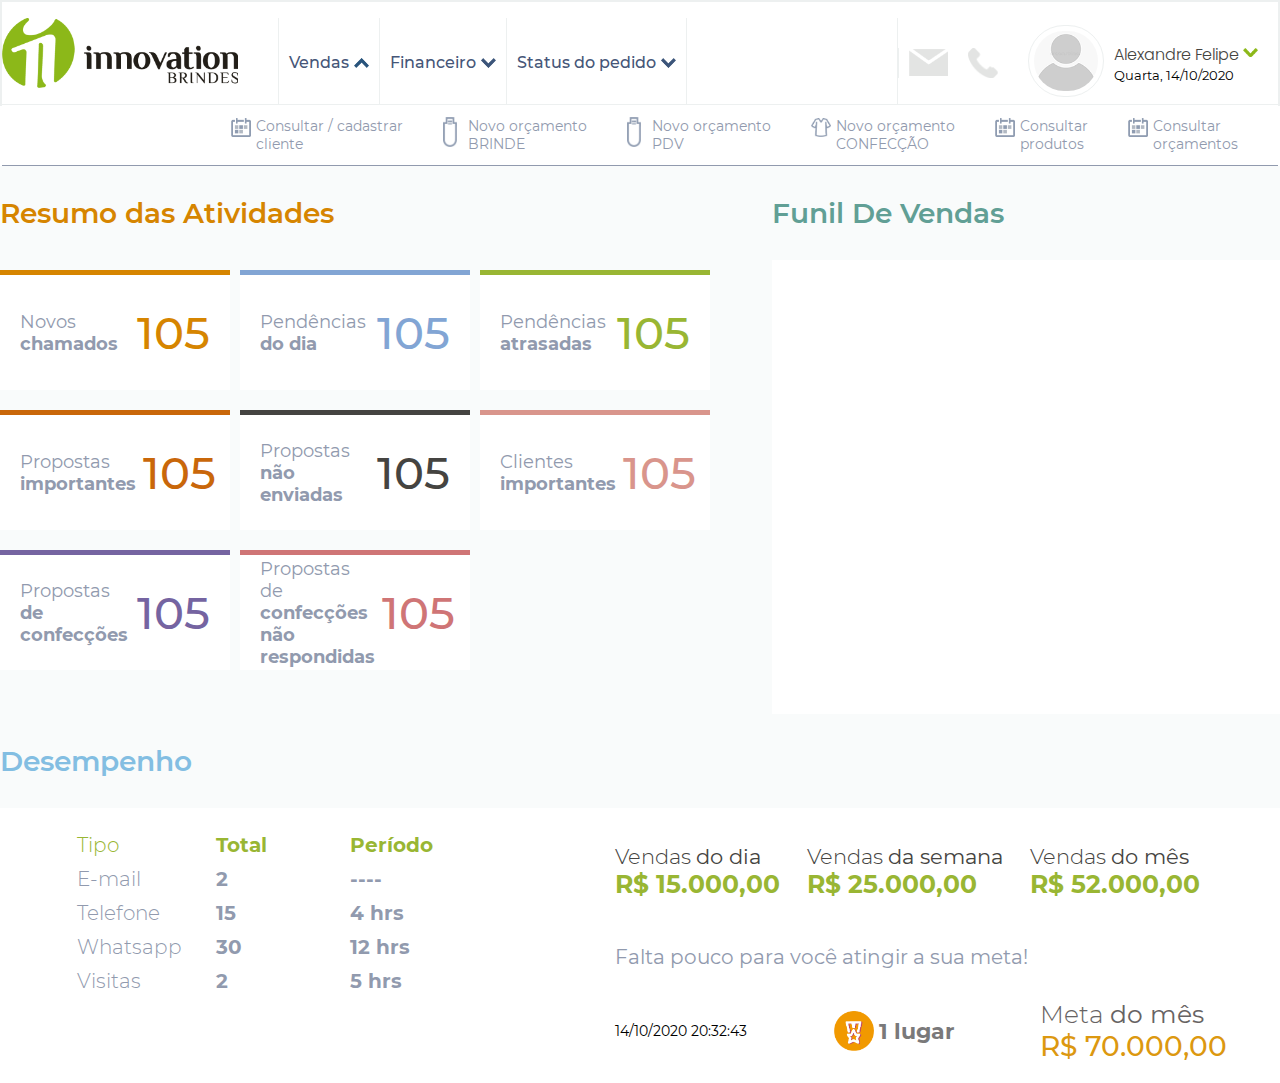
==== app/index.html @ df49baa2 "v1" ====
<!DOCTYPE html>
<html>
<head>
	<title>Innovation CRM</title>
	<meta name="viewport" content="width=device-width,minimum-scale=1,initial-scale=1">
	<link href="fonts/fonts.css" rel="stylesheet" type="text/css">
	<link href="css/style.min.css" rel="stylesheet" type="text/css">
	<link rel="stylesheet" href="plugins/chart/css/Chart.min.css">
</head>
<body>

	<div class="innovation-crm">
		<header class="innovation-crm__header">
			<div class="grid">
				<div class="innovation-crm__header__primary">
					<a class="innovation-crm__header__primary__link" href="#">
						<img class="innovation-crm__header__primary__link__img" src="images/logo.png" alt="Logo Innovation">
					</a>

					<nav class="innovation-crm__header__primary__nav">
						<ul class="innovation-crm__header__primary__nav__list">
							<li class="innovation-crm__header__primary__nav__list__item">
								<a href="#" class="innovation-crm__header__primary__nav__list__item__link">
									Vendas
									<span class="icon icon-15 icon-arrow-up-gray"></span>
								</a>
								<ul class="innovation-crm__header__primary__nav__list__item__sub-nivel">
									<div class="grid">
										<li class="innovation-crm__header__primary__nav__list__item__sub-nivel__item">
											<a href="#" class="innovation-crm__header__primary__nav__list__item__sub-nivel__item__link">
												<span class="icon icon-20 icon-calendar"></span>
												Consultar / cadastrar <br> cliente
											</a>
										</li>

										<li class="innovation-crm__header__primary__nav__list__item__sub-nivel__item">
											<a href="#" class="innovation-crm__header__primary__nav__list__item__sub-nivel__item__link">
												<span class="icon icon-20 icon-gift"></span>
												Novo orçamento <br>
												BRINDE
											</a>
										</li>

										<li class="innovation-crm__header__primary__nav__list__item__sub-nivel__item">
											<a href="#" class="innovation-crm__header__primary__nav__list__item__sub-nivel__item__link">
												<span class="icon icon-20 icon-gift"></span>
												Novo orçamento <br>
												PDV
											</a>
										</li>

										<li class="innovation-crm__header__primary__nav__list__item__sub-nivel__item">
											<a href="#" class="innovation-crm__header__primary__nav__list__item__sub-nivel__item__link">
												<span class="icon icon-20 icon-confection"></span>
												Novo orçamento <br>
												CONFECÇÃO
											</a>
										</li>

										<li class="innovation-crm__header__primary__nav__list__item__sub-nivel__item">
											<a href="#" class="innovation-crm__header__primary__nav__list__item__sub-nivel__item__link">
												<span class="icon icon-20 icon-calendar"></span>
												Consultar <br>
												produtos
											</a>
										</li>

										<li class="innovation-crm__header__primary__nav__list__item__sub-nivel__item">
											<a href="#" class="innovation-crm__header__primary__nav__list__item__sub-nivel__item__link">
												<span class="icon icon-20 icon-calendar"></span>
												Consultar <br>
												orçamentos
											</a>
										</li>
									</div>
								</ul>
							</li>
							<li class="innovation-crm__header__primary__nav__list__item">
								<a href="#" class="innovation-crm__header__primary__nav__list__item__link">
									Financeiro
									<span class="icon icon-15 icon-arrow-down-gray"></span>
								</a>
							</li>
							<li class="innovation-crm__header__primary__nav__list__item">
								<a href="#" class="innovation-crm__header__primary__nav__list__item__link">
									Status do pedido
									<span class="icon icon-15 icon-arrow-down-gray"></span>
								</a>
							</li>
						</ul>
					</nav>
				</div>

				<div class="innovation-crm__header__secondary">
					<div class="innovation-crm__header__secondary__notifications">
						<div class="innovation-crm__header__secondary__notifications__icon icon icon-post-mail"></div>

						<div class="innovation-crm__header__secondary__notifications__icon icon icon-phone"></div>
					</div>

					<div class="innovation-crm__header__secondary__user">
						<div class="innovation-crm__header__secondary__user__thumb">
							<img src="images/default_avatar.png" class="innovation-crm__header__secondary__user__thumb__img" />
						</div>
						<div class="innovation-crm__header__secondary__user__information">
							<h5 class="innovation-crm__header__secondary__user__information__name">
								Alexandre Felipe 
								<span class="icon icon-15 icon-arrow-down-green"></span>
							</h5>
							<p class="innovation-crm__header__secondary__user__information__date">
								Quarta, 14/10/2020
							</p>
						</div>
					</div>
				</div>
			</div>
		</header>

		<main class="innovation-crm__container">
			<div class="grid">
				<div class="innovation-crm__container__information">
					<div class="innovation-crm__container__information__content">
						<div class="innovation-crm__container__information__content__resume">
							<h2 class="innovation-crm__container__information__content__resume__title">
								Resumo das Atividades
							</h2>

							<div class="innovation-crm__container__information__content__resume__box">
								<div class="innovation-crm__container__information__content__resume__box__item innovation-crm__container__information__content__resume__box__item--orange">
									<h4 class="innovation-crm__container__information__content__resume__box__item__title">
										Novos <br>
										<strong>chamados</strong>
									</h4>

									<p class="innovation-crm__container__information__content__resume__box__item__number">
										105
									</p>
								</div>

								<div class="innovation-crm__container__information__content__resume__box__item innovation-crm__container__information__content__resume__box__item--blue">
									<h4 class="innovation-crm__container__information__content__resume__box__item__title">
										Pendências <br>
										<strong>do dia</strong>
									</h4>

									<p class="innovation-crm__container__information__content__resume__box__item__number">
										105
									</p>
								</div>

								<div class="innovation-crm__container__information__content__resume__box__item innovation-crm__container__information__content__resume__box__item--green">
									<h4 class="innovation-crm__container__information__content__resume__box__item__title">
										Pendências <br>
										<strong>atrasadas</strong>
									</h4>

									<p class="innovation-crm__container__information__content__resume__box__item__number">
										105
									</p>
								</div>

								<div class="innovation-crm__container__information__content__resume__box__item innovation-crm__container__information__content__resume__box__item--dark-orange">
									<h4 class="innovation-crm__container__information__content__resume__box__item__title">
										Propostas <br>
										<strong>importantes</strong>
									</h4>

									<p class="innovation-crm__container__information__content__resume__box__item__number">
										105
									</p>
								</div>

								<div class="innovation-crm__container__information__content__resume__box__item innovation-crm__container__information__content__resume__box__item--black">
									<h4 class="innovation-crm__container__information__content__resume__box__item__title">
										Propostas <br>
										<strong>não enviadas</strong>
									</h4>

									<p class="innovation-crm__container__information__content__resume__box__item__number">
										105
									</p>
								</div>

								<div class="innovation-crm__container__information__content__resume__box__item innovation-crm__container__information__content__resume__box__item--pink">
									<h4 class="innovation-crm__container__information__content__resume__box__item__title">
										Clientes <br>
										<strong>importantes</strong>
									</h4>

									<p class="innovation-crm__container__information__content__resume__box__item__number">
										105
									</p>
								</div>

								<div class="innovation-crm__container__information__content__resume__box__item innovation-crm__container__information__content__resume__box__item--purple">
									<h4 class="innovation-crm__container__information__content__resume__box__item__title">
										Propostas <br>
										<strong>de confecções</strong>
									</h4>

									<p class="innovation-crm__container__information__content__resume__box__item__number">
										105
									</p>
								</div>

								<div class="innovation-crm__container__information__content__resume__box__item innovation-crm__container__information__content__resume__box__item--dark-pink">
									<h4 class="innovation-crm__container__information__content__resume__box__item__title">
										Propostas de <br>
										<strong>confecções não respondidas</strong>
									</h4>

									<p class="innovation-crm__container__information__content__resume__box__item__number">
										105
									</p>
								</div>
							</div>
						</div>
						<div class="innovation-crm__container__information__content__funnel">
							<h2 class="innovation-crm__container__information__content__funnel__title">
								Funil De Vendas
							</h2>

							<div class="innovation-crm__container__information__content__funnel__box">
								<canvas id="bar-chart-horizontal" width="800" height="450"></canvas>
							</div>
						</div>
					</div>

					<div class="innovation-crm__container__information__ranking">
						<h2 class="innovation-crm__container__information__ranking__title">
							Desempenho
						</h2>

						<div class="innovation-crm__container__information__ranking__content">
							<div class="innovation-crm__container__information__ranking__content__primary">
								<table class="innovation-crm__container__information__ranking__content__primary__table" cellpadding="0" cellspacing="0" border="0">
									<thead>
										<tr>
											<td>Tipo</td>
											<td>Total</td>
											<td>Período</td>
										</tr>
									</thead>
									
									<tr>
										<td>E-mail</td>
										<td>2</td>
										<td>----</td>
									</tr>


									<tr>
										<td>Telefone</td>
										<td>15</td>
										<td>4 hrs</td>
										
									</tr>

									<tr>
										<td>Whatsapp</td>
										<td>30</td>
										<td>12 hrs</td>
									</tr>

									<tr>
										<td>Visitas</td>
										<td>2</td>
										<td>5 hrs</td>
									</tr>
									
								</table>
							</div>

							<div class="innovation-crm__container__information__ranking__content__secondary">
								<ul class="innovation-crm__container__information__ranking__content__secondary__list">
									<li class="innovation-crm__container__information__ranking__content__secondary__list__item">
										<p class="innovation-crm__container__information__ranking__content__secondary__list__item__name">Vendas <strong>do dia</strong></p>
										<p class="innovation-crm__container__information__ranking__content__secondary__list__item__value">
											R$ 15.000,00
										</p>
									</li>
									<li class="innovation-crm__container__information__ranking__content__secondary__list__item">
										<p class="innovation-crm__container__information__ranking__content__secondary__list__item__name">Vendas <strong>da semana</strong></p>
										<p class="innovation-crm__container__information__ranking__content__secondary__list__item__value">
											R$ 25.000,00
										</p>
									</li>
									<li class="innovation-crm__container__information__ranking__content__secondary__list__item">
										<p class="innovation-crm__container__information__ranking__content__secondary__list__item__name">Vendas <strong>do mês</strong></p>
										<p class="innovation-crm__container__information__ranking__content__secondary__list__item__value">
											R$ 52.000,00
										</p>
									</li>
								</ul>

								<div class="innovation-crm__container__information__ranking__content__secondary__graph">
									<p class="innovation-crm__container__information__ranking__content__secondary__graph__description">Falta pouco para você atingir a sua meta!</p>
								</div>

								<div class="innovation-crm__container__information__ranking__content__secondary__goal">
									<div class="innovation-crm__container__information__ranking__content__secondary__goal__date">14/10/2020 20:32:43</div>

									<div class="innovation-crm__container__information__ranking__content__secondary__goal__place">
										<span class="icon icon-40 icon-place"></span>
										1 lugar
									</div>

									<div class="innovation-crm__container__information__ranking__content__secondary__goal__value">
										<p class="innovation-crm__container__information__ranking__content__secondary__goal__value__name">Meta <strong>do mês</strong></p>
										<p class="innovation-crm__container__information__ranking__content__secondary__goal__value__price">R$ 70.000,00</p>
									</div>
								</div>

							</div>
						</div>
					</div>
					
				</div>

				<div class="innovation-crm__container__whatsapp">
					whatsapp
				</div>
			</div>
		</main>
	</div>

	<script src="plugins/chart/js/Chart.bundle.min.js"></script>
	<script src="js/charts.js"></script>

</body>
</html>
---- app/fonts/fonts.css ----
@font-face {
    font-family: 'Bebas Neue';
    src: url('BebasNeue.woff2') format('woff2'),
        url('BebasNeue.woff') format('woff');
    font-weight: normal;
    font-style: normal;
    font-display: swap;
}

@font-face {
    font-family: 'Bebas';
    src: url('Bebas.woff2') format('woff2'),
        url('Bebas.woff') format('woff');
    font-weight: normal;
    font-style: normal;
    font-display: swap;
}

@font-face {
    font-family: 'Montserrat';
    src: url('Montserrat-Black.woff2') format('woff2'),
        url('Montserrat-Black.woff') format('woff');
    font-weight: 900;
    font-style: normal;
    font-display: swap;
}

@font-face {
    font-family: 'Montserrat';
    src: url('Montserrat-ThinItalic.woff2') format('woff2'),
        url('Montserrat-ThinItalic.woff') format('woff');
    font-weight: 100;
    font-style: italic;
    font-display: swap;
}

@font-face {
    font-family: 'Gisha';
    src: url('Gisha.woff2') format('woff2'),
        url('Gisha.woff') format('woff');
    font-weight: normal;
    font-style: normal;
    font-display: swap;
}

@font-face {
    font-family: 'Gisha';
    src: url('Gisha-Bold.woff2') format('woff2'),
        url('Gisha-Bold.woff') format('woff');
    font-weight: bold;
    font-style: normal;
    font-display: swap;
}

@font-face {
    font-family: 'Montserrat';
    src: url('Montserrat-BlackItalic.woff2') format('woff2'),
        url('Montserrat-BlackItalic.woff') format('woff');
    font-weight: 900;
    font-style: italic;
    font-display: swap;
}

@font-face {
    font-family: 'Montserrat';
    src: url('Montserrat-Black.woff2') format('woff2'),
        url('Montserrat-Black.woff') format('woff');
    font-weight: 900;
    font-style: normal;
    font-display: swap;
}

@font-face {
    font-family: 'Montserrat';
    src: url('Montserrat-Bold.woff2') format('woff2'),
        url('Montserrat-Bold.woff') format('woff');
    font-weight: bold;
    font-style: normal;
    font-display: swap;
}

@font-face {
    font-family: 'Montserrat';
    src: url('Montserrat-ExtraBoldItalic.woff2') format('woff2'),
        url('Montserrat-ExtraBoldItalic.woff') format('woff');
    font-weight: 800;
    font-style: italic;
    font-display: swap;
}

@font-face {
    font-family: 'Montserrat';
    src: url('Montserrat-ExtraBold.woff2') format('woff2'),
        url('Montserrat-ExtraBold.woff') format('woff');
    font-weight: 800;
    font-style: normal;
    font-display: swap;
}

@font-face {
    font-family: 'Montserrat';
    src: url('Montserrat-ExtraLight.woff2') format('woff2'),
        url('Montserrat-ExtraLight.woff') format('woff');
    font-weight: 200;
    font-style: normal;
    font-display: swap;
}

@font-face {
    font-family: 'Montserrat';
    src: url('Montserrat-BoldItalic.woff2') format('woff2'),
        url('Montserrat-BoldItalic.woff') format('woff');
    font-weight: bold;
    font-style: italic;
    font-display: swap;
}

@font-face {
    font-family: 'Montserrat';
    src: url('Montserrat-Italic.woff2') format('woff2'),
        url('Montserrat-Italic.woff') format('woff');
    font-weight: normal;
    font-style: italic;
    font-display: swap;
}

@font-face {
    font-family: 'Montserrat';
    src: url('Montserrat-LightItalic.woff2') format('woff2'),
        url('Montserrat-LightItalic.woff') format('woff');
    font-weight: 300;
    font-style: italic;
    font-display: swap;
}

@font-face {
    font-family: 'Montserrat';
    src: url('Montserrat-Light.woff2') format('woff2'),
        url('Montserrat-Light.woff') format('woff');
    font-weight: 300;
    font-style: normal;
    font-display: swap;
}

@font-face {
    font-family: 'Montserrat';
    src: url('Montserrat-ExtraLightItalic.woff2') format('woff2'),
        url('Montserrat-ExtraLightItalic.woff') format('woff');
    font-weight: 200;
    font-style: italic;
    font-display: swap;
}

@font-face {
    font-family: 'Montserrat';
    src: url('Montserrat-Medium.woff2') format('woff2'),
        url('Montserrat-Medium.woff') format('woff');
    font-weight: 500;
    font-style: normal;
    font-display: swap;
}

@font-face {
    font-family: 'Montserrat';
    src: url('Montserrat-SemiBold.woff2') format('woff2'),
        url('Montserrat-SemiBold.woff') format('woff');
    font-weight: 600;
    font-style: normal;
    font-display: swap;
}

@font-face {
    font-family: 'Montserrat';
    src: url('Montserrat-Regular.woff2') format('woff2'),
        url('Montserrat-Regular.woff') format('woff');
    font-weight: normal;
    font-style: normal;
    font-display: swap;
}

@font-face {
    font-family: 'Montserrat';
    src: url('Montserrat-MediumItalic.woff2') format('woff2'),
        url('Montserrat-MediumItalic.woff') format('woff');
    font-weight: 500;
    font-style: italic;
    font-display: swap;
}

@font-face {
    font-family: 'Montserrat';
    src: url('Montserrat-SemiBoldItalic.woff2') format('woff2'),
        url('Montserrat-SemiBoldItalic.woff') format('woff');
    font-weight: 600;
    font-style: italic;
    font-display: swap;
}

@font-face {
    font-family: 'Montserrat';
    src: url('Montserrat-Thin.woff2') format('woff2'),
        url('Montserrat-Thin.woff') format('woff');
    font-weight: 100;
    font-style: normal;
    font-display: swap;
}

@font-face {
    font-family: 'Poppins';
    src: url('Poppins-Black.woff2') format('woff2'),
        url('Poppins-Black.woff') format('woff');
    font-weight: 900;
    font-style: normal;
    font-display: swap;
}

@font-face {
    font-family: 'Poppins';
    src: url('Poppins-BlackItalic.woff2') format('woff2'),
        url('Poppins-BlackItalic.woff') format('woff');
    font-weight: 900;
    font-style: italic;
    font-display: swap;
}

@font-face {
    font-family: 'Poppins';
    src: url('Poppins-Bold.woff2') format('woff2'),
        url('Poppins-Bold.woff') format('woff');
    font-weight: bold;
    font-style: normal;
    font-display: swap;
}

@font-face {
    font-family: 'Poppins';
    src: url('Poppins-ExtraLight.woff2') format('woff2'),
        url('Poppins-ExtraLight.woff') format('woff');
    font-weight: 200;
    font-style: normal;
    font-display: swap;
}

@font-face {
    font-family: 'Poppins';
    src: url('Poppins-ExtraBoldItalic.woff2') format('woff2'),
        url('Poppins-ExtraBoldItalic.woff') format('woff');
    font-weight: 800;
    font-style: italic;
    font-display: swap;
}

@font-face {
    font-family: 'Poppins';
    src: url('Poppins-ExtraBold.woff2') format('woff2'),
        url('Poppins-ExtraBold.woff') format('woff');
    font-weight: 800;
    font-style: normal;
    font-display: swap;
}

@font-face {
    font-family: 'Poppins';
    src: url('Poppins-BoldItalic.woff2') format('woff2'),
        url('Poppins-BoldItalic.woff') format('woff');
    font-weight: bold;
    font-style: italic;
    font-display: swap;
}

@font-face {
    font-family: 'Poppins';
    src: url('Poppins-LightItalic.woff2') format('woff2'),
        url('Poppins-LightItalic.woff') format('woff');
    font-weight: 300;
    font-style: italic;
    font-display: swap;
}

@font-face {
    font-family: 'Poppins';
    src: url('Poppins-ExtraLightItalic.woff2') format('woff2'),
        url('Poppins-ExtraLightItalic.woff') format('woff');
    font-weight: 200;
    font-style: italic;
    font-display: swap;
}

@font-face {
    font-family: 'Poppins';
    src: url('Poppins-Medium.woff2') format('woff2'),
        url('Poppins-Medium.woff') format('woff');
    font-weight: 500;
    font-style: normal;
    font-display: swap;
}

@font-face {
    font-family: 'Poppins';
    src: url('Poppins-Italic.woff2') format('woff2'),
        url('Poppins-Italic.woff') format('woff');
    font-weight: normal;
    font-style: italic;
    font-display: swap;
}

@font-face {
    font-family: 'Poppins';
    src: url('Poppins-Light.woff2') format('woff2'),
        url('Poppins-Light.woff') format('woff');
    font-weight: 300;
    font-style: normal;
    font-display: swap;
}

@font-face {
    font-family: 'Poppins';
    src: url('Poppins-SemiBoldItalic.woff2') format('woff2'),
        url('Poppins-SemiBoldItalic.woff') format('woff');
    font-weight: 600;
    font-style: italic;
    font-display: swap;
}

@font-face {
    font-family: 'Poppins';
    src: url('Poppins-SemiBold.woff2') format('woff2'),
        url('Poppins-SemiBold.woff') format('woff');
    font-weight: 600;
    font-style: normal;
    font-display: swap;
}

@font-face {
    font-family: 'Poppins';
    src: url('Poppins-MediumItalic.woff2') format('woff2'),
        url('Poppins-MediumItalic.woff') format('woff');
    font-weight: 500;
    font-style: italic;
    font-display: swap;
}

@font-face {
    font-family: 'Poppins';
    src: url('Poppins-Regular.woff2') format('woff2'),
        url('Poppins-Regular.woff') format('woff');
    font-weight: normal;
    font-style: normal;
    font-display: swap;
}

@font-face {
    font-family: 'Poppins';
    src: url('Poppins-Thin.woff2') format('woff2'),
        url('Poppins-Thin.woff') format('woff');
    font-weight: 100;
    font-style: normal;
    font-display: swap;
}

@font-face {
    font-family: 'Poppins';
    src: url('Poppins-ThinItalic.woff2') format('woff2'),
        url('Poppins-ThinItalic.woff') format('woff');
    font-weight: 100;
    font-style: italic;
    font-display: swap;
}

@font-face {
    font-family: 'Titillium Web';
    src: url('TitilliumWeb-Black.woff2') format('woff2'),
        url('TitilliumWeb-Black.woff') format('woff');
    font-weight: 900;
    font-style: normal;
    font-display: swap;
}

@font-face {
    font-family: 'Titillium Web';
    src: url('TitilliumWeb-Bold.woff2') format('woff2'),
        url('TitilliumWeb-Bold.woff') format('woff');
    font-weight: bold;
    font-style: normal;
    font-display: swap;
}

@font-face {
    font-family: 'Titillium Web';
    src: url('TitilliumWeb-BoldItalic.woff2') format('woff2'),
        url('TitilliumWeb-BoldItalic.woff') format('woff');
    font-weight: bold;
    font-style: italic;
    font-display: swap;
}

@font-face {
    font-family: 'Titillium Web';
    src: url('TitilliumWeb-ExtraLight.woff2') format('woff2'),
        url('TitilliumWeb-ExtraLight.woff') format('woff');
    font-weight: 200;
    font-style: normal;
    font-display: swap;
}

@font-face {
    font-family: 'Titillium Web';
    src: url('TitilliumWeb-Regular.woff2') format('woff2'),
        url('TitilliumWeb-Regular.woff') format('woff');
    font-weight: normal;
    font-style: normal;
    font-display: swap;
}

@font-face {
    font-family: 'Titillium Web';
    src: url('TitilliumWeb-LightItalic.woff2') format('woff2'),
        url('TitilliumWeb-LightItalic.woff') format('woff');
    font-weight: 300;
    font-style: italic;
    font-display: swap;
}

@font-face {
    font-family: 'Titillium Web';
    src: url('TitilliumWeb-ExtraLightItalic.woff2') format('woff2'),
        url('TitilliumWeb-ExtraLightItalic.woff') format('woff');
    font-weight: 200;
    font-style: italic;
    font-display: swap;
}

@font-face {
    font-family: 'Titillium Web';
    src: url('TitilliumWeb-SemiBold.woff2') format('woff2'),
        url('TitilliumWeb-SemiBold.woff') format('woff');
    font-weight: 600;
    font-style: normal;
    font-display: swap;
}

@font-face {
    font-family: 'Titillium Web';
    src: url('TitilliumWeb-Light.woff2') format('woff2'),
        url('TitilliumWeb-Light.woff') format('woff');
    font-weight: 300;
    font-style: normal;
    font-display: swap;
}

@font-face {
    font-family: 'Titillium Web';
    src: url('TitilliumWeb-SemiBoldItalic.woff2') format('woff2'),
        url('TitilliumWeb-SemiBoldItalic.woff') format('woff');
    font-weight: 600;
    font-style: italic;
    font-display: swap;
}

@font-face {
    font-family: 'Titillium Web';
    src: url('TitilliumWeb-Italic.woff2') format('woff2'),
        url('TitilliumWeb-Italic.woff') format('woff');
    font-weight: normal;
    font-style: italic;
    font-display: swap;
}
---- app/css/style.min.css ----
.innovation-crm{font-family:Montserrat}.innovation-crm .grid{display:flex;justify-content:space-between}.innovation-crm__header{border:2px solid #edf0f0;height:83px;display:flex;align-items:center;padding-top:19px;position:relative}.innovation-crm__header__primary{display:flex}.innovation-crm__header__primary__link{padding:0 0 15px}.innovation-crm__header__primary__link__img{height:70px}.innovation-crm__header__primary__nav{display:flex;align-items:center}.innovation-crm__header__primary__nav__list{height:100%;display:flex;align-items:center}.innovation-crm__header__primary__nav__list__item{padding:0 10px;list-style:none;height:100%;display:flex;border-left:1px #edf0f0 solid}.innovation-crm__header__primary__nav__list__item:last-child{border-right:1px #edf0f0 solid}.innovation-crm__header__primary__nav__list__item__link{text-decoration:none;color:#465678;font-weight:500;display:flex;align-items:center}.innovation-crm__header__primary__nav__list__item__link .icon{display:inline-flex;align-items:center;margin-left:5px}.innovation-crm__header__primary__nav__list__item__sub-nivel{position:absolute;border-bottom:1px #919aae solid;bottom:-62px;left:0;width:100%;height:60px;background-color:#fff;display:flex;align-items:center;margin:0;padding:0}.innovation-crm__header__primary__nav__list__item__sub-nivel .grid{display:flex;justify-content:end}.innovation-crm__header__primary__nav__list__item__sub-nivel__item{list-style:none;padding-right:40px}.innovation-crm__header__primary__nav__list__item__sub-nivel__item__link{text-decoration:none;color:#919aae;font-size:14px;display:flex}.innovation-crm__header__primary__nav__list__item__sub-nivel__item__link .icon{margin-right:5px}.innovation-crm__header__primary__nav__list__item__sub-nivel__item__link .icon.icon-gift{height:30px}.innovation-crm__header__secondary{display:flex;align-items:center;border-left:1px #edf0f0 solid}.innovation-crm__header__secondary__notifications{display:flex;border-left:1px #edf0f0 solid}.innovation-crm__header__secondary__notifications .icon{margin:0 10px}.innovation-crm__header__secondary__notifications .icon-post-mail{width:39px;height:30px;cursor:pointer}.innovation-crm__header__secondary__notifications .icon-phone{width:30px;height:30px;cursor:pointer}.innovation-crm__header__secondary__user{display:flex;align-items:center;padding:0 20px}.innovation-crm__header__secondary__user__thumb__img{height:60px;border-radius:100px;border:1px solid #edf0f0;padding:5px}.innovation-crm__header__secondary__user__information{padding-left:10px}.innovation-crm__header__secondary__user__information__name{font-family:Poppins;font-weight:300;color:#454441;font-size:16px;cursor:pointer}.innovation-crm__header__secondary__user__information__date{font-size:13px}.innovation-crm__container{position:relative;top:60px;background-color:#f9fbfb}.innovation-crm__container__information__content{display:flex}.innovation-crm__container__information__content__resume{width:60%}.innovation-crm__container__information__content__resume__title{font-family:Montserrat;padding:30px 0;font-size:28px;font-weight:600;color:#d68500}.innovation-crm__container__information__content__resume__box{display:flex;flex-flow:row wrap}.innovation-crm__container__information__content__resume__box__item{width:190px;height:115px;display:flex;align-items:center;justify-content:space-between;padding:0 20px;margin:10px 10px 10px 0}.innovation-crm__container__information__content__resume__box__item__title{color:#919aae;font-weight:400;font-size:18px;padding-right:7px}.innovation-crm__container__information__content__resume__box__item__number{font-size:45px;font-weight:500}.innovation-crm__container__information__content__resume__box__item--orange{color:#d68500;border-top:5px solid #d68500;background-color:#fff}.innovation-crm__container__information__content__resume__box__item--blue{color:#82a5d4;border-top:5px solid #82a5d4;background-color:#fff}.innovation-crm__container__information__content__resume__box__item--green{color:#99b633;border-top:5px solid #99b633;background-color:#fff}.innovation-crm__container__information__content__resume__box__item--dark-orange{color:#c9670a;border-top:5px solid #c9670a;background-color:#fff}.innovation-crm__container__information__content__resume__box__item--black{color:#454441;border-top:5px solid #454441;background-color:#fff}.innovation-crm__container__information__content__resume__box__item--pink{color:#d9958c;border-top:5px solid #d9958c;background-color:#fff}.innovation-crm__container__information__content__resume__box__item--purple{color:#7564a1;border-top:5px solid #7564a1;background-color:#fff}.innovation-crm__container__information__content__resume__box__item--dark-pink{color:#cf7576;border-top:5px solid #cf7576;background-color:#fff}.innovation-crm__container__information__content__funnel{width:40%}.innovation-crm__container__information__content__funnel__title{font-family:Montserrat;padding:30px 0;font-size:28px;font-weight:600;color:#619f95}.innovation-crm__container__information__content__funnel__box{background-color:#fff}.innovation-crm__container__information__ranking__title{font-family:Montserrat;padding:30px 0;font-size:28px;font-weight:600;color:#83bee2}.innovation-crm__container__information__ranking__content{background-color:#fff;padding:20px 60px;display:flex;justify-content:space-between}.innovation-crm__container__information__ranking__content__primary__table thead tr td{color:#99b633;font-weight:700;font-size:20px}.innovation-crm__container__information__ranking__content__primary__table td{width:100px;color:#919aae;font-weight:700;font-size:20px;padding:5px 17px}.innovation-crm__container__information__ranking__content__primary__table td:first-child{font-weight:300}.innovation-crm__container__information__ranking__content__secondary__list{display:inline-flex;padding:0}.innovation-crm__container__information__ranking__content__secondary__list__item{padding:0 27px 0 0;list-style:none}.innovation-crm__container__information__ranking__content__secondary__list__item__name{font-size:21px;color:#454441;font-weight:300}.innovation-crm__container__information__ranking__content__secondary__list__item__value{font-size:25px;color:#99b633;font-weight:700}.innovation-crm__container__information__ranking__content__secondary__graph{padding:30px 0}.innovation-crm__container__information__ranking__content__secondary__graph__description{font-size:20px;color:#919aae}.innovation-crm__container__information__ranking__content__secondary__goal{display:flex;justify-content:space-between;align-items:center}.innovation-crm__container__information__ranking__content__secondary__goal__date{font-size:14px}.innovation-crm__container__information__ranking__content__secondary__goal__place{font-size:22px;font-weight:700;color:#7a797a;display:flex;align-items:center}.innovation-crm__container__information__ranking__content__secondary__goal__place .icon{margin-right:5px}.innovation-crm__container__information__ranking__content__secondary__goal__value__name{color:#676363;font-weight:300;font-size:25px}.innovation-crm__container__information__ranking__content__secondary__goal__value__price{font-size:28px;color:#dc9810;font-weight:500}.innovation-crm__container__whatsapp{width:30%}body{border:0;margin:0}.grid{margin:0 auto;width:1500px}h1,h2,h3,h4,h5,p{margin:0;padding:0}.icon{display:inline-block;background-repeat:no-repeat;background-position:0;background-size:contain!important}.icon.icon-15{background-size:15px auto;width:15px;height:15px}.icon.icon-20{background-size:20px auto;width:20px;height:20px}.icon.icon-25{background-size:25px auto;width:25px;height:25px}.icon.icon-40{background-size:40px auto;width:40px;height:40px}.icon.icon-arrow-down-gray{background-image:url(../images/arrow-down.png)}.icon.icon-arrow-up-gray{background-image:url(../images/arrow-up.png)}.icon.icon-arrow-down-green{background-image:url(../images/arrow-down-green.png)}.icon.icon-post-mail{background-image:url(../images/icon_postmail.png)}.icon.icon-phone{background-image:url(../images/icon_phone.png)}.icon.icon-calendar{background-image:url(../images/icon_calendar.png)}.icon.icon-gift{background-image:url(../images/icon_gift.png)}.icon.icon-confection{background-image:url(../images/icon_confection.png)}.icon.icon-place{background-image:url(../images/icon_place.png)}
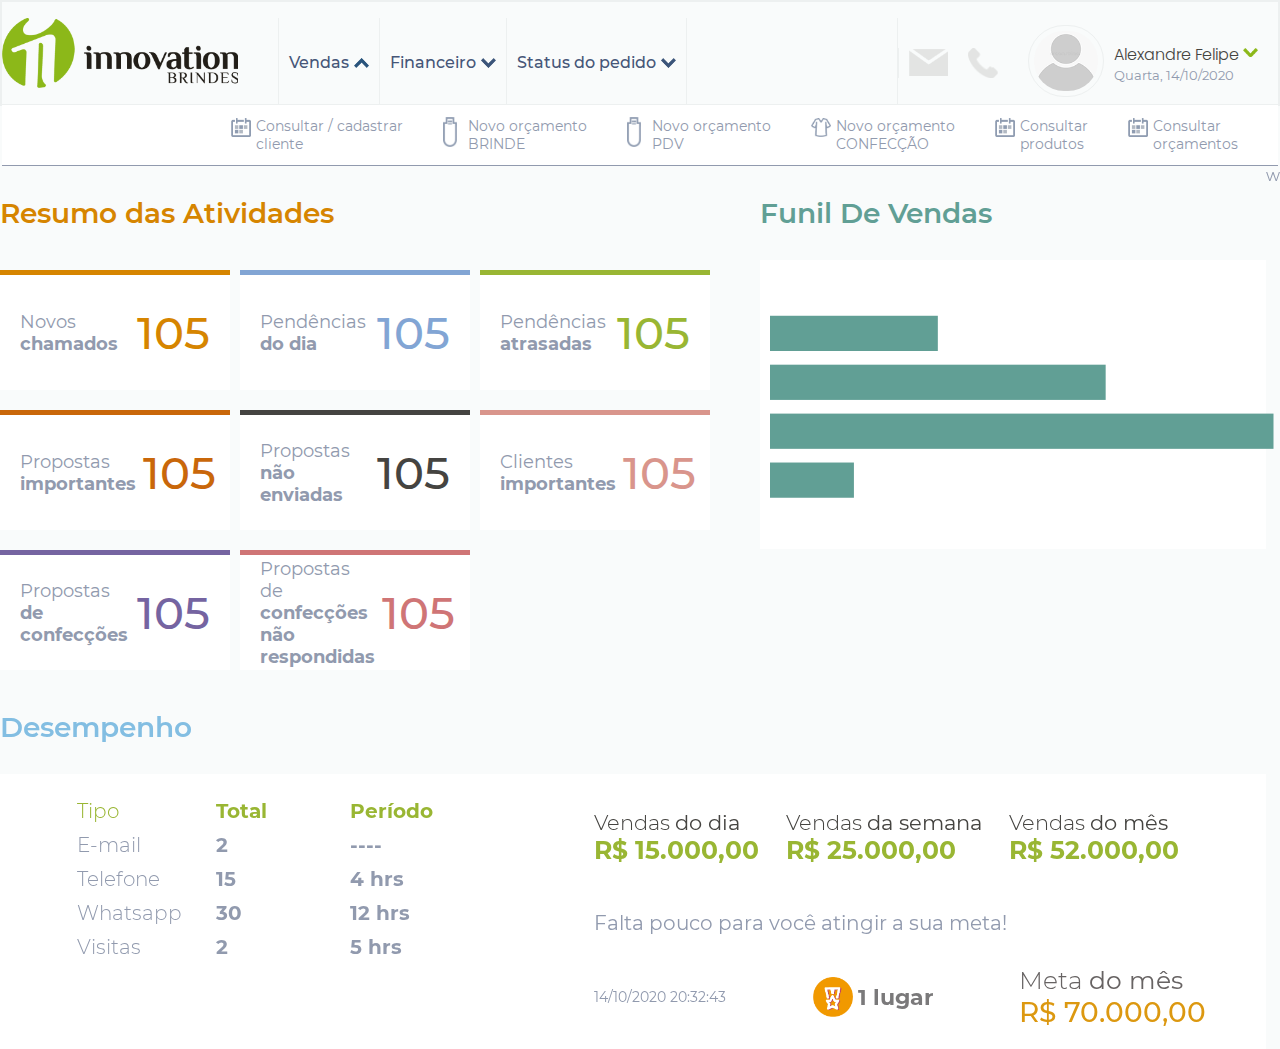
==== commit 779af536: "novas páginas" ====
--- a/app/index.html
+++ b/app/index.html
@@ -1,7 +1,7 @@
 <!DOCTYPE html>
 <html>
 <head>
-	<title>Innovation CRM</title>
+	<title>Innovation CRM - Início</title>
 	<meta name="viewport" content="width=device-width,minimum-scale=1,initial-scale=1">
 	<link href="fonts/fonts.css" rel="stylesheet" type="text/css">
 	<link href="css/style.min.css" rel="stylesheet" type="text/css">
--- a/app/css/style.min.css
+++ b/app/css/style.min.css
@@ -1 +1 @@
-.innovation-crm{font-family:Montserrat}.innovation-crm .grid{display:flex;justify-content:space-between}.innovation-crm__header{border:2px solid #edf0f0;height:83px;display:flex;align-items:center;padding-top:19px;position:relative}.innovation-crm__header__primary{display:flex}.innovation-crm__header__primary__link{padding:0 0 15px}.innovation-crm__header__primary__link__img{height:70px}.innovation-crm__header__primary__nav{display:flex;align-items:center}.innovation-crm__header__primary__nav__list{height:100%;display:flex;align-items:center}.innovation-crm__header__primary__nav__list__item{padding:0 10px;list-style:none;height:100%;display:flex;border-left:1px #edf0f0 solid}.innovation-crm__header__primary__nav__list__item:last-child{border-right:1px #edf0f0 solid}.innovation-crm__header__primary__nav__list__item__link{text-decoration:none;color:#465678;font-weight:500;display:flex;align-items:center}.innovation-crm__header__primary__nav__list__item__link .icon{display:inline-flex;align-items:center;margin-left:5px}.innovation-crm__header__primary__nav__list__item__sub-nivel{position:absolute;border-bottom:1px #919aae solid;bottom:-62px;left:0;width:100%;height:60px;background-color:#fff;display:flex;align-items:center;margin:0;padding:0}.innovation-crm__header__primary__nav__list__item__sub-nivel .grid{display:flex;justify-content:end}.innovation-crm__header__primary__nav__list__item__sub-nivel__item{list-style:none;padding-right:40px}.innovation-crm__header__primary__nav__list__item__sub-nivel__item__link{text-decoration:none;color:#919aae;font-size:14px;display:flex}.innovation-crm__header__primary__nav__list__item__sub-nivel__item__link .icon{margin-right:5px}.innovation-crm__header__primary__nav__list__item__sub-nivel__item__link .icon.icon-gift{height:30px}.innovation-crm__header__secondary{display:flex;align-items:center;border-left:1px #edf0f0 solid}.innovation-crm__header__secondary__notifications{display:flex;border-left:1px #edf0f0 solid}.innovation-crm__header__secondary__notifications .icon{margin:0 10px}.innovation-crm__header__secondary__notifications .icon-post-mail{width:39px;height:30px;cursor:pointer}.innovation-crm__header__secondary__notifications .icon-phone{width:30px;height:30px;cursor:pointer}.innovation-crm__header__secondary__user{display:flex;align-items:center;padding:0 20px}.innovation-crm__header__secondary__user__thumb__img{height:60px;border-radius:100px;border:1px solid #edf0f0;padding:5px}.innovation-crm__header__secondary__user__information{padding-left:10px}.innovation-crm__header__secondary__user__information__name{font-family:Poppins;font-weight:300;color:#454441;font-size:16px;cursor:pointer}.innovation-crm__header__secondary__user__information__date{font-size:13px}.innovation-crm__container{position:relative;top:60px;background-color:#f9fbfb}.innovation-crm__container__information__content{display:flex}.innovation-crm__container__information__content__resume{width:60%}.innovation-crm__container__information__content__resume__title{font-family:Montserrat;padding:30px 0;font-size:28px;font-weight:600;color:#d68500}.innovation-crm__container__information__content__resume__box{display:flex;flex-flow:row wrap}.innovation-crm__container__information__content__resume__box__item{width:190px;height:115px;display:flex;align-items:center;justify-content:space-between;padding:0 20px;margin:10px 10px 10px 0}.innovation-crm__container__information__content__resume__box__item__title{color:#919aae;font-weight:400;font-size:18px;padding-right:7px}.innovation-crm__container__information__content__resume__box__item__number{font-size:45px;font-weight:500}.innovation-crm__container__information__content__resume__box__item--orange{color:#d68500;border-top:5px solid #d68500;background-color:#fff}.innovation-crm__container__information__content__resume__box__item--blue{color:#82a5d4;border-top:5px solid #82a5d4;background-color:#fff}.innovation-crm__container__information__content__resume__box__item--green{color:#99b633;border-top:5px solid #99b633;background-color:#fff}.innovation-crm__container__information__content__resume__box__item--dark-orange{color:#c9670a;border-top:5px solid #c9670a;background-color:#fff}.innovation-crm__container__information__content__resume__box__item--black{color:#454441;border-top:5px solid #454441;background-color:#fff}.innovation-crm__container__information__content__resume__box__item--pink{color:#d9958c;border-top:5px solid #d9958c;background-color:#fff}.innovation-crm__container__information__content__resume__box__item--purple{color:#7564a1;border-top:5px solid #7564a1;background-color:#fff}.innovation-crm__container__information__content__resume__box__item--dark-pink{color:#cf7576;border-top:5px solid #cf7576;background-color:#fff}.innovation-crm__container__information__content__funnel{width:40%}.innovation-crm__container__information__content__funnel__title{font-family:Montserrat;padding:30px 0;font-size:28px;font-weight:600;color:#619f95}.innovation-crm__container__information__content__funnel__box{background-color:#fff}.innovation-crm__container__information__ranking__title{font-family:Montserrat;padding:30px 0;font-size:28px;font-weight:600;color:#83bee2}.innovation-crm__container__information__ranking__content{background-color:#fff;padding:20px 60px;display:flex;justify-content:space-between}.innovation-crm__container__information__ranking__content__primary__table thead tr td{color:#99b633;font-weight:700;font-size:20px}.innovation-crm__container__information__ranking__content__primary__table td{width:100px;color:#919aae;font-weight:700;font-size:20px;padding:5px 17px}.innovation-crm__container__information__ranking__content__primary__table td:first-child{font-weight:300}.innovation-crm__container__information__ranking__content__secondary__list{display:inline-flex;padding:0}.innovation-crm__container__information__ranking__content__secondary__list__item{padding:0 27px 0 0;list-style:none}.innovation-crm__container__information__ranking__content__secondary__list__item__name{font-size:21px;color:#454441;font-weight:300}.innovation-crm__container__information__ranking__content__secondary__list__item__value{font-size:25px;color:#99b633;font-weight:700}.innovation-crm__container__information__ranking__content__secondary__graph{padding:30px 0}.innovation-crm__container__information__ranking__content__secondary__graph__description{font-size:20px;color:#919aae}.innovation-crm__container__information__ranking__content__secondary__goal{display:flex;justify-content:space-between;align-items:center}.innovation-crm__container__information__ranking__content__secondary__goal__date{font-size:14px}.innovation-crm__container__information__ranking__content__secondary__goal__place{font-size:22px;font-weight:700;color:#7a797a;display:flex;align-items:center}.innovation-crm__container__information__ranking__content__secondary__goal__place .icon{margin-right:5px}.innovation-crm__container__information__ranking__content__secondary__goal__value__name{color:#676363;font-weight:300;font-size:25px}.innovation-crm__container__information__ranking__content__secondary__goal__value__price{font-size:28px;color:#dc9810;font-weight:500}.innovation-crm__container__whatsapp{width:30%}body{border:0;margin:0}.grid{margin:0 auto;width:1500px}h1,h2,h3,h4,h5,p{margin:0;padding:0}.icon{display:inline-block;background-repeat:no-repeat;background-position:0;background-size:contain!important}.icon.icon-15{background-size:15px auto;width:15px;height:15px}.icon.icon-20{background-size:20px auto;width:20px;height:20px}.icon.icon-25{background-size:25px auto;width:25px;height:25px}.icon.icon-40{background-size:40px auto;width:40px;height:40px}.icon.icon-arrow-down-gray{background-image:url(../images/arrow-down.png)}.icon.icon-arrow-up-gray{background-image:url(../images/arrow-up.png)}.icon.icon-arrow-down-green{background-image:url(../images/arrow-down-green.png)}.icon.icon-post-mail{background-image:url(../images/icon_postmail.png)}.icon.icon-phone{background-image:url(../images/icon_phone.png)}.icon.icon-calendar{background-image:url(../images/icon_calendar.png)}.icon.icon-gift{background-image:url(../images/icon_gift.png)}.icon.icon-confection{background-image:url(../images/icon_confection.png)}.icon.icon-place{background-image:url(../images/icon_place.png)}+.control{position:relative;padding-left:30px;cursor:pointer;font-size:16px;width:142px;display:flex;align-items:center}.control input{position:absolute;z-index:-1;opacity:0}.control input:checked~.control__indicator:after{display:block}.control input:disabled~.control__indicator{background:#e6e6e6;opacity:.6;pointer-events:none}.control__indicator{position:absolute;top:2px;left:0;height:20px;width:20px;border:2px solid #76a5d7;border-radius:20px}.control__indicator:after{content:'';position:absolute;display:none}.control--checkbox .control__indicator:after{left:7px;top:3px;width:4px;height:10px;border:solid #76a5d7;border-width:0 3px 3px 0;transform:rotate(45deg)}.control--checkbox input:disabled~.control__indicator:after{border-color:#7b7b7b}.innovation-crm{font-family:Montserrat}.innovation-crm .grid{display:flex;justify-content:space-between}.innovation-crm__header{border:2px solid #edf0f0;height:83px;display:flex;align-items:center;padding-top:19px;position:relative}.innovation-crm__header__primary{display:flex}.innovation-crm__header__primary__link{padding:0 0 15px}.innovation-crm__header__primary__link__img{height:70px}.innovation-crm__header__primary__nav{display:flex;align-items:center}.innovation-crm__header__primary__nav__list{height:100%;display:flex;align-items:center}.innovation-crm__header__primary__nav__list__item{padding:0 10px;list-style:none;height:100%;display:flex;border-left:1px #edf0f0 solid}.innovation-crm__header__primary__nav__list__item:last-child{border-right:1px #edf0f0 solid}.innovation-crm__header__primary__nav__list__item__link{text-decoration:none;color:#465678;font-weight:500;display:flex;align-items:center}.innovation-crm__header__primary__nav__list__item__link .icon{display:inline-flex;align-items:center;margin-left:5px}.innovation-crm__header__primary__nav__list__item__sub-nivel{position:absolute;border-bottom:1px #919aae solid;bottom:-62px;left:0;width:100%;height:60px;background-color:#fff;display:flex;align-items:center;margin:0;padding:0}.innovation-crm__header__primary__nav__list__item__sub-nivel .grid{display:flex;justify-content:end}.innovation-crm__header__primary__nav__list__item__sub-nivel__item{list-style:none;padding-right:40px}.innovation-crm__header__primary__nav__list__item__sub-nivel__item__link{text-decoration:none;color:#919aae;font-size:14px;display:flex}.innovation-crm__header__primary__nav__list__item__sub-nivel__item__link .icon{margin-right:5px}.innovation-crm__header__primary__nav__list__item__sub-nivel__item__link .icon.icon-gift{height:30px}.innovation-crm__header__secondary{display:flex;align-items:center;border-left:1px #edf0f0 solid}.innovation-crm__header__secondary__notifications{display:flex;border-left:1px #edf0f0 solid}.innovation-crm__header__secondary__notifications .icon{margin:0 10px}.innovation-crm__header__secondary__notifications .icon-post-mail{width:39px;height:30px;cursor:pointer}.innovation-crm__header__secondary__notifications .icon-phone{width:30px;height:30px;cursor:pointer}.innovation-crm__header__secondary__user{display:flex;align-items:center;padding:0 20px}.innovation-crm__header__secondary__user__thumb__img{height:60px;border-radius:100px;border:1px solid #edf0f0;padding:5px}.innovation-crm__header__secondary__user__information{padding-left:10px}.innovation-crm__header__secondary__user__information__name{font-family:Poppins;font-weight:300;color:#454441;font-size:16px;cursor:pointer}.innovation-crm__header__secondary__user__information__date{font-size:13px}.innovation-crm__container{position:relative;top:60px;background-color:#f9fbfb}.innovation-crm__container__information__content{display:flex}.innovation-crm__container__information__content__resume{width:60%}.innovation-crm__container__information__content__resume__title{font-family:Montserrat;padding:30px 0;font-size:28px;font-weight:600;color:#d68500}.innovation-crm__container__information__content__resume__box{display:flex;flex-flow:row wrap}.innovation-crm__container__information__content__resume__box__item{width:190px;height:115px;display:flex;align-items:center;justify-content:space-between;padding:0 20px;margin:10px 10px 10px 0}.innovation-crm__container__information__content__resume__box__item__title{color:#919aae;font-weight:400;font-size:18px;padding-right:7px}.innovation-crm__container__information__content__resume__box__item__number{font-size:45px;font-weight:500}.innovation-crm__container__information__content__resume__box__item--orange{color:#d68500;border-top:5px solid #d68500;background-color:#fff}.innovation-crm__container__information__content__resume__box__item--blue{color:#82a5d4;border-top:5px solid #82a5d4;background-color:#fff}.innovation-crm__container__information__content__resume__box__item--green{color:#99b633;border-top:5px solid #99b633;background-color:#fff}.innovation-crm__container__information__content__resume__box__item--dark-orange{color:#c9670a;border-top:5px solid #c9670a;background-color:#fff}.innovation-crm__container__information__content__resume__box__item--black{color:#454441;border-top:5px solid #454441;background-color:#fff}.innovation-crm__container__information__content__resume__box__item--pink{color:#d9958c;border-top:5px solid #d9958c;background-color:#fff}.innovation-crm__container__information__content__resume__box__item--purple{color:#7564a1;border-top:5px solid #7564a1;background-color:#fff}.innovation-crm__container__information__content__resume__box__item--dark-pink{color:#cf7576;border-top:5px solid #cf7576;background-color:#fff}.innovation-crm__container__information__content__funnel{width:40%}.innovation-crm__container__information__content__funnel__title{font-family:Montserrat;padding:30px 0;font-size:28px;font-weight:600;color:#619f95}.innovation-crm__container__information__content__funnel__box{background-color:#fff}.innovation-crm__container__information__ranking__title{font-family:Montserrat;padding:30px 0;font-size:28px;font-weight:600;color:#83bee2}.innovation-crm__container__information__ranking__content{background-color:#fff;padding:20px 60px;display:flex;justify-content:space-between}.innovation-crm__container__information__ranking__content__primary__table thead tr td{color:#99b633;font-weight:700;font-size:20px}.innovation-crm__container__information__ranking__content__primary__table td{width:100px;color:#919aae;font-weight:700;font-size:20px;padding:5px 17px}.innovation-crm__container__information__ranking__content__primary__table td:first-child{font-weight:300}.innovation-crm__container__information__ranking__content__secondary__list{display:inline-flex;padding:0}.innovation-crm__container__information__ranking__content__secondary__list__item{padding:0 27px 0 0;list-style:none}.innovation-crm__container__information__ranking__content__secondary__list__item__name{font-size:21px;color:#454441;font-weight:300}.innovation-crm__container__information__ranking__content__secondary__list__item__value{font-size:25px;color:#99b633;font-weight:700}.innovation-crm__container__information__ranking__content__secondary__graph{padding:30px 0}.innovation-crm__container__information__ranking__content__secondary__graph__description{font-size:20px;color:#919aae}.innovation-crm__container__information__ranking__content__secondary__goal{display:flex;justify-content:space-between;align-items:center}.innovation-crm__container__information__ranking__content__secondary__goal__date{font-size:14px}.innovation-crm__container__information__ranking__content__secondary__goal__place{font-size:22px;font-weight:700;color:#7a797a;display:flex;align-items:center}.innovation-crm__container__information__ranking__content__secondary__goal__place .icon{margin-right:5px}.innovation-crm__container__information__ranking__content__secondary__goal__value__name{color:#676363;font-weight:300;font-size:25px}.innovation-crm__container__information__ranking__content__secondary__goal__value__price{font-size:28px;color:#dc9810;font-weight:500}.innovation-crm__container__whatsapp{width:30%}.innovation-crm .innovation-crm-register-container{margin-top:61px}.innovation-crm .innovation-crm-register-container.grid{flex-direction:column}.innovation-crm .innovation-crm-register-container__resume{display:flex;width:76%;border:10px solid #f9fbfb;padding:10px 20px;border-radius:15px}.innovation-crm .innovation-crm-register-container__resume__column{margin-right:30px}.innovation-crm .innovation-crm-register-container__resume__column--grid{width:50%}.innovation-crm .innovation-crm-register-container__resume__column__item{color:#919aae;font-weight:400;font-size:18px;padding:5px 0}.innovation-crm .innovation-crm-register-container__resume__column__item__contact{margin:0 10px 0 0}.innovation-crm .innovation-crm-register-container__resume__column__item__plus{display:flex;align-items:center;text-decoration:none;color:#76a5d8;font-weight:400;cursor:pointer}.innovation-crm .innovation-crm-register-container__resume__column__item__plus .icon{margin-right:5px}.innovation-crm .innovation-crm-register-container__resume__column__item__cta{margin:10px 0;background-color:#ca5c08;color:#fff;text-decoration:none;padding:5px;text-transform:uppercase;border-radius:5px;width:193px;height:27px;display:flex;align-items:center;justify-content:center;font-weight:500;font-size:15px;cursor:pointer}.innovation-crm .innovation-crm-register-container__resume__column__item--highlights{color:#ca5c08;font-weight:700;font-size:23px}.innovation-crm .innovation-crm-register-container__resume__column__item--date{font-size:16px}.innovation-crm .innovation-crm-register-container__resume__column__item--flexbox{display:flex;align-items:center}.innovation-crm .innovation-crm-register-container__resume__column__item--bold{font-weight:700}.innovation-crm .innovation-crm-register-container__resume__column__item--details{display:flex;justify-content:space-between}.innovation-crm .innovation-crm-register-container__resume__column__item--information{width:312px}.innovation-crm .innovation-crm-register-container__resume__column__item--obs{font-size:13px}.innovation-crm .innovation-crm-register-container__details{width:80%;background-color:#f9fbfb;display:flex}.innovation-crm .innovation-crm-register-container__details__column{width:60%}.innovation-crm .innovation-crm-register-container__details__column--grid{width:40%}.innovation-crm .innovation-crm-register-container__details__column__content{display:flex;justify-content:space-between;border:10px solid #f9fbfb;padding:10px 20px;border-radius:15px;background-color:#fff;height:150px}.innovation-crm .innovation-crm-register-container__details__column__content__funnel__text,.innovation-crm .innovation-crm-register-container__details__column__content__stars__text{color:#919aae;font-weight:400}.innovation-crm .innovation-crm-register-container__details__column__customer{border:10px solid #f9fbfb;padding:10px 20px;border-radius:15px;background-color:#fff}.innovation-crm .innovation-crm-register-container__details__column__customer__way{color:#76a5d7;font-size:18px;display:flex;padding:5px 0}.innovation-crm .innovation-crm-register-container__details__column__customer__way .icon{margin-left:5px}.innovation-crm .innovation-crm-register-container__details__column__customer__way--method{color:#919aae}.innovation-crm .innovation-crm-register-container__details__column__obs{display:flex;align-items:center;border:10px solid #f9fbfb;border-radius:15px;background-color:#fff;padding:4px 20px;height:70px}.innovation-crm .innovation-crm-register-container__details__column__obs__number{color:#76a5d7;border-radius:30px;border:2px solid #76a5d7;width:30px;height:30px;display:flex;align-items:center;justify-content:center;font-weight:700;font-size:17px}.innovation-crm .innovation-crm-register-container__details__column__obs__info{padding-left:10px;width:100%;display:flex}.innovation-crm .innovation-crm-register-container__details__column__obs__info__text{color:#919aae;font-weight:400}.innovation-crm .innovation-crm-register-container__details__column__obs__info__text__highlights{color:#76a5d7;font-weight:700}.innovation-crm .innovation-crm-register-container__details__column__cta{margin:10px auto;background-color:#76a5d7;color:#fff;text-decoration:none;padding:5px;text-transform:uppercase;border-radius:5px;width:193px;height:27px;display:flex;align-items:center;justify-content:center;font-weight:500;font-size:15px;cursor:pointer}.innovation-crm .innovation-crm-register-container__product{width:80%}.innovation-crm .innovation-crm-register-container__product__menu{background-color:#fff;padding:10px 0}.innovation-crm .innovation-crm-register-container__product__menu__list{list-style:none;display:inline-flex;margin:0;padding:0}.innovation-crm .innovation-crm-register-container__product__menu__list__item{padding-right:20px}.innovation-crm .innovation-crm-register-container__product__menu__list__item:first-child{padding-left:30px}.innovation-crm .innovation-crm-register-container__product__menu__list__item__link{text-decoration:none;color:#465678;font-size:15px}.innovation-crm .innovation-crm-register-container__product__details{display:flex;justify-content:space-between}.innovation-crm .innovation-crm-register-container__product__details__request__control{display:flex}.innovation-crm .innovation-crm-register-container__product__details__request__control__btn{background-color:#ca5c08;color:#fff;text-decoration:none;text-transform:uppercase;border-radius:5px;width:-webkit-max-content;width:-moz-max-content;width:max-content;height:17px;display:flex;align-items:center;justify-content:center;font-weight:500;cursor:pointer;padding:5px 10px;font-size:12px;margin:0 5px}.innovation-crm .innovation-crm-register-container__product__details__request__control__btn .icon{padding-right:5px}.innovation-crm .innovation-crm-register-container__product__details__request__control__list{display:inline-flex;align-items:center;margin:0 20px}.innovation-crm .innovation-crm-register-container__product__details__request__control__list__item{margin:0 5px}.innovation-crm .innovation-crm-register-container__product__details__request__control__list__item__btn{background-color:#ca5c08;color:#fff;text-decoration:none;text-transform:uppercase;border-radius:5px;width:-webkit-max-content;width:-moz-max-content;width:max-content;height:17px;display:flex;align-items:center;justify-content:center;font-weight:500;cursor:pointer;padding:5px 10px;font-size:12px;margin:0 5px}.innovation-crm .innovation-crm-register-container__product__details__request__component{font-size:14px;border:1px solid #919aae;border-radius:5px;padding:10px;margin-top:10px}.innovation-crm .innovation-crm-register-container__product__details__request__component__table tr td{padding-right:25px}.innovation-crm .innovation-crm-register-container__product__details__request__component__stock{padding-top:10px}.innovation-crm .innovation-crm-register-container__product__details__request__component__stock__list{display:flex;padding-right:5px}.innovation-crm .innovation-crm-register-container__product__details__request__component__stock__list__btn{display:flex;margin-left:10px;text-decoration:none;color:#76a5d7;font-weight:300;cursor:pointer}.innovation-crm .innovation-crm-register-container__product__details__request__component__stock__list__btn .icon{margin-right:5px}.innovation-crm .innovation-crm-register-container__product__details__highlights__information{display:flex;align-items:center}.innovation-crm .innovation-crm-register-container__product__details__highlights__information__thumb__img{height:190px}.innovation-crm .innovation-crm-register-container__product__details__highlights__information__text{padding:0 30px}.innovation-crm .innovation-crm-register-container__product__details__highlights__information__text__title{text-transform:uppercase;font-size:16px;font-weight:400}.innovation-crm .innovation-crm-register-container__product__details__highlights__information__text__description{font-size:13px;font-weight:500;padding:15px 0;width:220px}.innovation-crm .innovation-crm-register-container__product__details__highlights__information__text__date{font-weight:300;font-size:15px}.innovation-crm .innovation-crm-register-container__product__order{padding:30px 0;display:flex}.innovation-crm .innovation-crm-register-container__product__order__column{font-size:14px;color:#919aae;font-weight:300}.innovation-crm .innovation-crm-register-container__product__order__column--border{border:1px solid #76a5d7;border-radius:5px;width:110px;margin-right:5px}.innovation-crm .innovation-crm-register-container__product__order__column thead tr th{width:110px;font-weight:700;color:#76a5d7;font-size:13px}.innovation-crm .innovation-crm-register-container__product__order__column thead tr th.checkbox-size{min-width:10px;max-width:10px}.innovation-crm .innovation-crm-register-container__product__order__column tbody tr{margin:10px 0}.innovation-crm .innovation-crm-register-container__product__order__column tbody tr:nth-child(even){background-color:#fcfdfc}.innovation-crm .innovation-crm-register-container__product__order__column tbody tr td{width:100px;text-transform:uppercase;text-align:center;font-size:13px;padding:0 10px;height:50px}.innovation-crm .innovation-crm-register-container__product__order__column tbody tr td.checkbox-size{min-width:10px;max-width:10px}.innovation-crm .innovation-crm-register-container__product__order__column tbody tr td.cub{display:flex;align-items:center;text-transform:inherit}.innovation-crm .innovation-crm-register-container__product__order__column tbody tr td.cub a{text-decoration:none;display:flex;color:#76a5d7}.innovation-crm .innovation-crm-register-container__product__order__column tbody tr td.cub .icon{margin-right:5px}.innovation-crm .innovation-crm-register-container__product__order__column tbody tr td.btn{padding:0}.innovation-crm .innovation-crm-register-container__product__order__column__select{width:auto;font-size:13px;line-height:1;border:0;height:34px;color:#919aae;text-transform:uppercase;background:0 0}.innovation-crm .innovation-crm-register-container__product__order__column__select:before{content:'';background:url(../images/arrow-down.png) right no-repeat;-webkit-appearance:none;background-position-x:146px;background-size:13px}.innovation-crm .innovation-crm-register-container__product__order__others{display:flex;border-radius:15px;background-color:#fff;padding:20px;position:relative;top:-109px;z-index:-1}.innovation-crm .innovation-crm-register-container__product__order__others__obs{width:878px}.innovation-crm .innovation-crm-register-container__product__order__others__obs__text{width:70%}.innovation-crm .innovation-crm-register-container__product__order__others__obs__text__highlights{color:#76a5d7;font-weight:700}.innovation-crm .innovation-crm-register-container__product__order__others__obs__btn{display:flex;text-decoration:none;color:#919aae;margin:30px 0 0}.innovation-crm .innovation-crm-register-container__product__order__others__obs__btn .icon{margin-right:5px}.innovation-crm .innovation-crm-register-container__product__order__others__obs__finish__btn--blue{background-color:#76a5d7;color:#fff;text-decoration:none;padding:5px;text-transform:uppercase;border-radius:5px;width:100%;height:17px;display:flex;align-items:center;justify-content:center;font-weight:500;font-size:15px;cursor:pointer;margin-bottom:10px}.innovation-crm .innovation-crm-register-container__product__order__others__obs__finish__btn--orange{background-color:#ca5c08;color:#fff;text-decoration:none;padding:5px;text-transform:uppercase;border-radius:5px;width:100%;height:17px;display:flex;align-items:center;justify-content:center;font-weight:500;font-size:15px;cursor:pointer}.innovation-crm .innovation-crm-register-container__product__order__others__price{display:flex;position:relative;top:-32px}.innovation-crm .innovation-crm-register-container__product__order__others__price__btn-price{background-color:#76a5d7;color:#fff;display:flex;align-items:center;justify-content:center;font-weight:700;text-decoration:none;font-size:14px;width:101px;height:80px}.innovation-crm .innovation-crm-vendas-mensais-container{margin-top:61px;background-color:#f9fbfb}.innovation-crm .innovation-crm-vendas-mensais-container__text{background-color:#7f5c80;padding:15px 0}.innovation-crm .innovation-crm-vendas-mensais-container__text__title{color:#fff;font-size:23px;font-weight:400;text-align:center}.innovation-crm .innovation-crm-vendas-mensais-container__content__filter{display:flex;justify-content:center;margin:20px 0;color:#7f5c80}.innovation-crm .innovation-crm-vendas-mensais-container__content__filter__selector{background-color:#fff;border-radius:3px;padding:0 5px;font-size:13px;margin:0 10px}.innovation-crm .innovation-crm-vendas-mensais-container__content__filter__selector__select{width:auto;font-size:13px;line-height:1;border:0;height:34px;color:#7f5c80;text-transform:uppercase;background:0 0;font-weight:700}.innovation-crm .innovation-crm-vendas-mensais-container__content__filter__selector__select:before{content:'';background:url(../images/arrow-down.png) right no-repeat;-webkit-appearance:none;background-position-x:146px;background-size:13px}.innovation-crm .innovation-crm-vendas-mensais-container__content__filter__btn{background-color:#7f5c80;color:#fff;text-decoration:none;text-transform:uppercase;border-radius:5px;width:-webkit-max-content;width:-moz-max-content;width:max-content;display:flex;align-items:center;justify-content:center;font-weight:500;font-size:15px;cursor:pointer;border:none;padding:0 13px;height:38px}.innovation-crm .innovation-crm-vendas-mensais-container__content__tabless__column__title{color:#fff;background-color:#7f5c80;font-weight:400;padding:5px 0;text-align:center;-webkit-border-top-left-radius:10px;-webkit-border-top-right-radius:10px;-moz-border-radius-topleft:10px;-moz-border-radius-topright:10px;border-top-left-radius:10px;border-top-right-radius:10px}.innovation-crm .innovation-crm-vendas-mensais-container__content__tabless__column__table{background-color:#fff}.innovation-crm .innovation-crm-vendas-mensais-container__content__tabless__column__table--order thead th{text-transform:capitalize!important}.innovation-crm .innovation-crm-vendas-mensais-container__content__tabless__column__table--order tbody tr td{text-align:center}.innovation-crm .innovation-crm-vendas-mensais-container__content__tabless__column__table thead th{color:#7f5c80;font-weight:500;text-transform:uppercase;text-align:left;border-bottom:1px #edf0f0 solid;line-height:25px;font-size:14px;padding:8px 18px}.innovation-crm .innovation-crm-vendas-mensais-container__content__tabless__column__table tbody tr:nth-child(even){background-color:#fcfdfc}.innovation-crm .innovation-crm-vendas-mensais-container__content__tabless__column__table tbody tr td{font-size:14px;padding:8px 18px}.innovation-crm .innovation-crm-vendas-consultor-container{margin-top:61px;background-color:#f9fbfb}.innovation-crm .innovation-crm-vendas-consultor-container__text{background-color:#e2b375;padding:15px 0}.innovation-crm .innovation-crm-vendas-consultor-container__text__title{color:#fff;font-size:23px;font-weight:400;text-align:center}.innovation-crm .innovation-crm-vendas-consultor-container__content__filter{display:flex;justify-content:center;margin:20px 0;color:#e2b375}.innovation-crm .innovation-crm-vendas-consultor-container__content__filter__selector{background-color:#fff;border-radius:3px;padding:0 5px;font-size:13px;margin:0 10px;display:flex;align-items:center}.innovation-crm .innovation-crm-vendas-consultor-container__content__filter__selector input{border:0;color:#919aae}.innovation-crm .innovation-crm-vendas-consultor-container__content__filter__btn{background-color:#e2b375;color:#fff;text-decoration:none;text-transform:uppercase;border-radius:5px;width:-webkit-max-content;width:-moz-max-content;width:max-content;display:flex;align-items:center;justify-content:center;font-weight:500;font-size:15px;cursor:pointer;border:none;padding:0 13px;height:38px}.innovation-crm .innovation-crm-vendas-consultor-container__content__tabless__column__title{color:#fff;background-color:#e2b375;font-weight:400;padding:5px 0;text-align:center;-webkit-border-top-left-radius:10px;-webkit-border-top-right-radius:10px;-moz-border-radius-topleft:10px;-moz-border-radius-topright:10px;border-top-left-radius:10px;border-top-right-radius:10px}.innovation-crm .innovation-crm-vendas-consultor-container__content__tabless__column__table{background-color:#fff}.innovation-crm .innovation-crm-vendas-consultor-container__content__tabless__column__table--order thead th{text-transform:capitalize!important}.innovation-crm .innovation-crm-vendas-consultor-container__content__tabless__column__table--order tbody tr td{text-align:center}.innovation-crm .innovation-crm-vendas-consultor-container__content__tabless__column__table thead th{color:#e2b375;font-weight:500;text-transform:uppercase;text-align:left;border-bottom:1px #edf0f0 solid;line-height:25px;font-size:14px;padding:8px 18px}.innovation-crm .innovation-crm-vendas-consultor-container__content__tabless__column__table tbody tr:nth-child(even){background-color:#fcfdfc}.innovation-crm .innovation-crm-vendas-consultor-container__content__tabless__column__table tbody tr td{font-size:14px;padding:8px 18px}.innovation-crm .innovation-crm-vendas-empresa-container{margin-top:61px;background-color:#f9fbfb}.innovation-crm .innovation-crm-vendas-empresa-container__text{background-color:#cf7576;padding:15px 0}.innovation-crm .innovation-crm-vendas-empresa-container__text__title{color:#fff;font-size:23px;font-weight:400;text-align:center}.innovation-crm .innovation-crm-vendas-empresa-container__content__filter{display:flex;justify-content:center;margin:20px 0;color:#cf7576}.innovation-crm .innovation-crm-vendas-empresa-container__content__filter__selector{background-color:#fff;border-radius:3px;padding:0 5px;font-size:13px;margin:0 10px;display:flex;align-items:center}.innovation-crm .innovation-crm-vendas-empresa-container__content__filter__selector input{border:0;color:#919aae}.innovation-crm .innovation-crm-vendas-empresa-container__content__filter__btn{background-color:#cf7576;color:#fff;text-decoration:none;text-transform:uppercase;border-radius:5px;width:-webkit-max-content;width:-moz-max-content;width:max-content;display:flex;align-items:center;justify-content:center;font-weight:500;font-size:15px;cursor:pointer;border:none;padding:0 13px;height:38px}.innovation-crm .innovation-crm-vendas-empresa-container__content__tabless.grid{flex-direction:column}.innovation-crm .innovation-crm-vendas-empresa-container__content__tabless thead th{padding:10px 20px;color:#cf7576;font-size:14px;font-weight:400}.innovation-crm .innovation-crm-vendas-empresa-container__content__tabless tbody tr:nth-child(even){background-color:#fcfdfc}.innovation-crm .innovation-crm-vendas-empresa-container__content__tabless tbody tr td{padding:0 20px;text-align:center;font-size:14px}.innovation-crm .innovation-crm-vendas-estado-container{margin-top:61px;background-color:#f9fbfb}.innovation-crm .innovation-crm-vendas-estado-container__text{background-color:#d9958c;padding:15px 0}.innovation-crm .innovation-crm-vendas-estado-container__text__title{color:#fff;font-size:23px;font-weight:400;text-align:center}.innovation-crm .innovation-crm-vendas-estado-container__content__filter{display:flex;justify-content:center;margin:20px 0;color:#d9958c}.innovation-crm .innovation-crm-vendas-estado-container__content__filter__selector{background-color:#fff;border-radius:3px;padding:0 5px;font-size:13px;margin:0 10px;display:flex;align-items:center}.innovation-crm .innovation-crm-vendas-estado-container__content__filter__selector input{border:0;color:#919aae}.innovation-crm .innovation-crm-vendas-estado-container__content__filter__btn{background-color:#d9958c;color:#fff;text-decoration:none;text-transform:uppercase;border-radius:5px;width:-webkit-max-content;width:-moz-max-content;width:max-content;display:flex;align-items:center;justify-content:center;font-weight:500;font-size:15px;cursor:pointer;border:none;padding:0 13px;height:38px}.innovation-crm .innovation-crm-vendas-estado-container__content__tabless.grid{flex-direction:column}.innovation-crm .innovation-crm-vendas-estado-container__content__tabless thead th{padding:10px 20px;color:#d9958c;font-size:14px;font-weight:400}.innovation-crm .innovation-crm-vendas-estado-container__content__tabless tbody tr:nth-child(even){background-color:#fcfdfc}.innovation-crm .innovation-crm-vendas-estado-container__content__tabless tbody tr td{padding:0 20px;text-align:center;font-size:14px}.innovation-crm .innovation-crm-chamados-abertos-container{margin-top:61px;background-color:#f9fbfb}.innovation-crm .innovation-crm-chamados-abertos-container__text{background-color:#dd9d14;padding:15px 0}.innovation-crm .innovation-crm-chamados-abertos-container__text__title{color:#fff;font-size:23px;font-weight:400;text-align:center}.innovation-crm .innovation-crm-chamados-abertos-container__content__filter{display:flex;justify-content:center;margin:20px 0;color:#dd9d14}.innovation-crm .innovation-crm-chamados-abertos-container__content__filter__selector{background-color:#fff;border-radius:3px;padding:0 5px;font-size:13px;margin:0 10px;display:flex;align-items:center}.innovation-crm .innovation-crm-chamados-abertos-container__content__filter__selector input{border:0;color:#919aae}.innovation-crm .innovation-crm-chamados-abertos-container__content__filter__btn{background-color:#dd9d14;color:#fff;text-decoration:none;text-transform:uppercase;border-radius:5px;width:-webkit-max-content;width:-moz-max-content;width:max-content;display:flex;align-items:center;justify-content:center;font-weight:500;font-size:15px;cursor:pointer;border:none;padding:0 13px;height:38px}.innovation-crm .innovation-crm-chamados-abertos-container__content__tabless.grid{flex-direction:column}.innovation-crm .innovation-crm-chamados-abertos-container__content__tabless thead th{padding:10px 20px;color:#dd9d14;font-size:14px;font-weight:400}.innovation-crm .innovation-crm-chamados-abertos-container__content__tabless tbody tr:nth-child(even){background-color:#fcfdfc}.innovation-crm .innovation-crm-chamados-abertos-container__content__tabless tbody tr td{padding:0 20px;text-align:center;font-size:14px}.innovation-crm .innovation-crm-chamados-abertos-consultor-container{margin-top:61px;background-color:#f9fbfb}.innovation-crm .innovation-crm-chamados-abertos-consultor-container__text{background-color:#dd9d14;padding:15px 0}.innovation-crm .innovation-crm-chamados-abertos-consultor-container__text__title{color:#fff;font-size:23px;font-weight:400;text-align:center}.innovation-crm .innovation-crm-chamados-abertos-consultor-container__content__filter{display:flex;justify-content:center;margin:20px 0;color:#dd9d14}.innovation-crm .innovation-crm-chamados-abertos-consultor-container__content__filter__selector{background-color:#fff;border-radius:3px;padding:0 5px;font-size:13px;margin:0 10px;display:flex;align-items:center}.innovation-crm .innovation-crm-chamados-abertos-consultor-container__content__filter__selector input{border:0;color:#919aae}.innovation-crm .innovation-crm-chamados-abertos-consultor-container__content__filter__selector__select{width:auto;font-size:13px;line-height:1;border:0;height:34px;color:#dd9d14;text-transform:uppercase;background:0 0;font-weight:700}.innovation-crm .innovation-crm-chamados-abertos-consultor-container__content__filter__selector__select:before{content:'';background:url(../images/arrow-down.png) right no-repeat;-webkit-appearance:none;background-position-x:146px;background-size:13px}.innovation-crm .innovation-crm-chamados-abertos-consultor-container__content__filter__btn{background-color:#dd9d14;color:#fff;text-decoration:none;text-transform:uppercase;border-radius:5px;width:-webkit-max-content;width:-moz-max-content;width:max-content;display:flex;align-items:center;justify-content:center;font-weight:500;font-size:15px;cursor:pointer;border:none;padding:0 13px;height:38px}.innovation-crm .innovation-crm-chamados-abertos-consultor-container__content__tabless.grid{flex-direction:column}.innovation-crm .innovation-crm-chamados-abertos-consultor-container__content__tabless thead th{padding:10px 20px;color:#dd9d14;font-size:14px;font-weight:400}.innovation-crm .innovation-crm-chamados-abertos-consultor-container__content__tabless tbody tr:nth-child(even){background-color:#fcfdfc}.innovation-crm .innovation-crm-chamados-abertos-consultor-container__content__tabless tbody tr td{padding:0 20px;text-align:center;font-size:14px}.innovation-crm .innovation-crm-chamados-abertos-consultor-analitico-container{margin-top:61px;background-color:#f9fbfb}.innovation-crm .innovation-crm-chamados-abertos-consultor-analitico-container__text{background-color:#dd9d14;padding:15px 0}.innovation-crm .innovation-crm-chamados-abertos-consultor-analitico-container__text__title{color:#fff;font-size:23px;font-weight:400;text-align:center}.innovation-crm .innovation-crm-chamados-abertos-consultor-analitico-container__content__filter{display:flex;justify-content:center;margin:20px 0;color:#dd9d14}.innovation-crm .innovation-crm-chamados-abertos-consultor-analitico-container__content__filter__selector{background-color:#fff;border-radius:3px;padding:0 5px;font-size:13px;margin:0 10px;display:flex;align-items:center}.innovation-crm .innovation-crm-chamados-abertos-consultor-analitico-container__content__filter__selector input{border:0;color:#919aae}.innovation-crm .innovation-crm-chamados-abertos-consultor-analitico-container__content__filter__selector__select{width:auto;font-size:13px;line-height:1;border:0;height:34px;color:#dd9d14;text-transform:uppercase;background:0 0;font-weight:700}.innovation-crm .innovation-crm-chamados-abertos-consultor-analitico-container__content__filter__selector__select:before{content:'';background:url(../images/arrow-down.png) right no-repeat;-webkit-appearance:none;background-position-x:146px;background-size:13px}.innovation-crm .innovation-crm-chamados-abertos-consultor-analitico-container__content__filter__btn{background-color:#dd9d14;color:#fff;text-decoration:none;text-transform:uppercase;border-radius:5px;width:-webkit-max-content;width:-moz-max-content;width:max-content;display:flex;align-items:center;justify-content:center;font-weight:500;font-size:15px;cursor:pointer;border:none;padding:0 13px;height:38px}.innovation-crm .innovation-crm-chamados-abertos-consultor-analitico-container__content__tabless.grid{flex-direction:column}.innovation-crm .innovation-crm-chamados-abertos-consultor-analitico-container__content__tabless thead th{padding:10px 20px;color:#dd9d14;font-size:14px;font-weight:400}.innovation-crm .innovation-crm-chamados-abertos-consultor-analitico-container__content__tabless tbody tr:nth-child(even){background-color:#fcfdfc}.innovation-crm .innovation-crm-chamados-abertos-consultor-analitico-container__content__tabless tbody tr td{padding:0 20px;text-align:center;font-size:14px}.innovation-crm .innovation-crm-relatorio-origem-container{margin-top:61px;background-color:#f9fbfb}.innovation-crm .innovation-crm-relatorio-origem-container__text{background-color:#65a5aa;padding:15px 0}.innovation-crm .innovation-crm-relatorio-origem-container__text__title{color:#fff;font-size:23px;font-weight:400;text-align:center}.innovation-crm .innovation-crm-relatorio-origem-container__content__filter{display:flex;justify-content:center;margin:20px 0;color:#65a5aa}.innovation-crm .innovation-crm-relatorio-origem-container__content__filter__selector{background-color:#fff;border-radius:3px;padding:0 5px;font-size:13px;margin:0 10px;display:flex;align-items:center}.innovation-crm .innovation-crm-relatorio-origem-container__content__filter__selector input{border:0;color:#919aae}.innovation-crm .innovation-crm-relatorio-origem-container__content__filter__btn{background-color:#65a5aa;color:#fff;text-decoration:none;text-transform:uppercase;border-radius:5px;width:-webkit-max-content;width:-moz-max-content;width:max-content;display:flex;align-items:center;justify-content:center;font-weight:500;font-size:15px;cursor:pointer;border:none;padding:0 13px;height:38px}.innovation-crm .innovation-crm-relatorio-origem-container__content__tabless.grid{flex-direction:column}.innovation-crm .innovation-crm-relatorio-origem-container__content__tabless thead th{padding:10px 11px;color:#65a5aa;font-size:14px;font-weight:400}.innovation-crm .innovation-crm-relatorio-origem-container__content__tabless tbody tr:nth-child(even){background-color:#fcfdfc}.innovation-crm .innovation-crm-relatorio-origem-container__content__tabless tbody tr td{padding:0 11px;text-align:center;font-size:14px}body{border:0;margin:0;background-color:#f9fbfb;color:#919aae}.grid{margin:0 auto;width:1500px}h1,h2,h3,h4,h5,p{margin:0;padding:0}table{border-spacing:0;border-collapse:collapse}.icon{display:inline-block;background-repeat:no-repeat;background-position:0;background-size:contain!important}.icon.icon-15{background-size:15px auto;width:15px;height:15px}.icon.icon-20{background-size:20px auto;width:20px;height:20px}.icon.icon-25{background-size:25px auto;width:25px;height:25px}.icon.icon-40{background-size:40px auto;width:40px;height:40px}.icon.icon-arrow-down-gray{background-image:url(../images/arrow-down.png)}.icon.icon-arrow-up-gray{background-image:url(../images/arrow-up.png)}.icon.icon-arrow-down-green{background-image:url(../images/arrow-down-green.png)}.icon.icon-arrow-right-blue{background-image:url(../images/icon_arrow-right_blue.png)}.icon.icon-post-mail{background-image:url(../images/icon_postmail.png)}.icon.icon-phone{background-image:url(../images/icon_phone.png)}.icon.icon-calendar{background-image:url(../images/icon_calendar.png)}.icon.icon-gift{background-image:url(../images/icon_gift.png)}.icon.icon-confection{background-image:url(../images/icon_confection.png)}.icon.icon-place{background-image:url(../images/icon_place.png)}.icon.icon-magnifier-blue{background-image:url(../images/icon_magnifier_blue.png)}.icon.icon-phone-blue{background-image:url(../images/icon_phone_blue.png)}.icon.icon-mail-blue{background-image:url(../images/icon_mail_blue.png)}.icon.icon-whatsapp-blue{background-image:url(../images/icon_whatsapp_blue.png)}.icon.icon-plus-blue{background-image:url(../images/icon_plus_blue.png)}.icon.icon-check-blue{background-image:url(../images/icon_check_blue.png)}.icon.icon-plus-orange{background-image:url(../images/icon_plus_orange.png)}.icon.icon-prev-orange{background-image:url(../images/icon_prev_orange.png)}.icon.icon-next-orange{background-image:url(../images/icon_next_orange.png)}.icon.icon-first-orange{background-image:url(../images/icon_first_orange.png)}.icon.icon-last-orange{background-image:url(../images/icon_last_orange.png)}.icon.icon-garbage-orange{background-image:url(../images/icon_garbage_orange.png)}.icon.icon-folder-purple{background-image:url(../images/icon_folder_purple.png)}.icon.icon-folder-orange{background-image:url(../images/icon_folder_orange.png)}.icon.icon-folder-pink{background-image:url(../images/icon_folder_pink.png)}.icon.icon-folder-green{background-image:url(../images/icon_folder_green.png)}--- a/app/plugins/chart/css/Chart.min.css
+++ b/app/plugins/chart/css/Chart.min.css
@@ -0,0 +1 @@
+@keyframes chartjs-render-animation{from{opacity:.99}to{opacity:1}}.chartjs-render-monitor{animation:chartjs-render-animation 1ms}.chartjs-size-monitor,.chartjs-size-monitor-expand,.chartjs-size-monitor-shrink{position:absolute;direction:ltr;left:0;top:0;right:0;bottom:0;overflow:hidden;pointer-events:none;visibility:hidden;z-index:-1}.chartjs-size-monitor-expand>div{position:absolute;width:1000000px;height:1000000px;left:0;top:0}.chartjs-size-monitor-shrink>div{position:absolute;width:200%;height:200%;left:0;top:0}